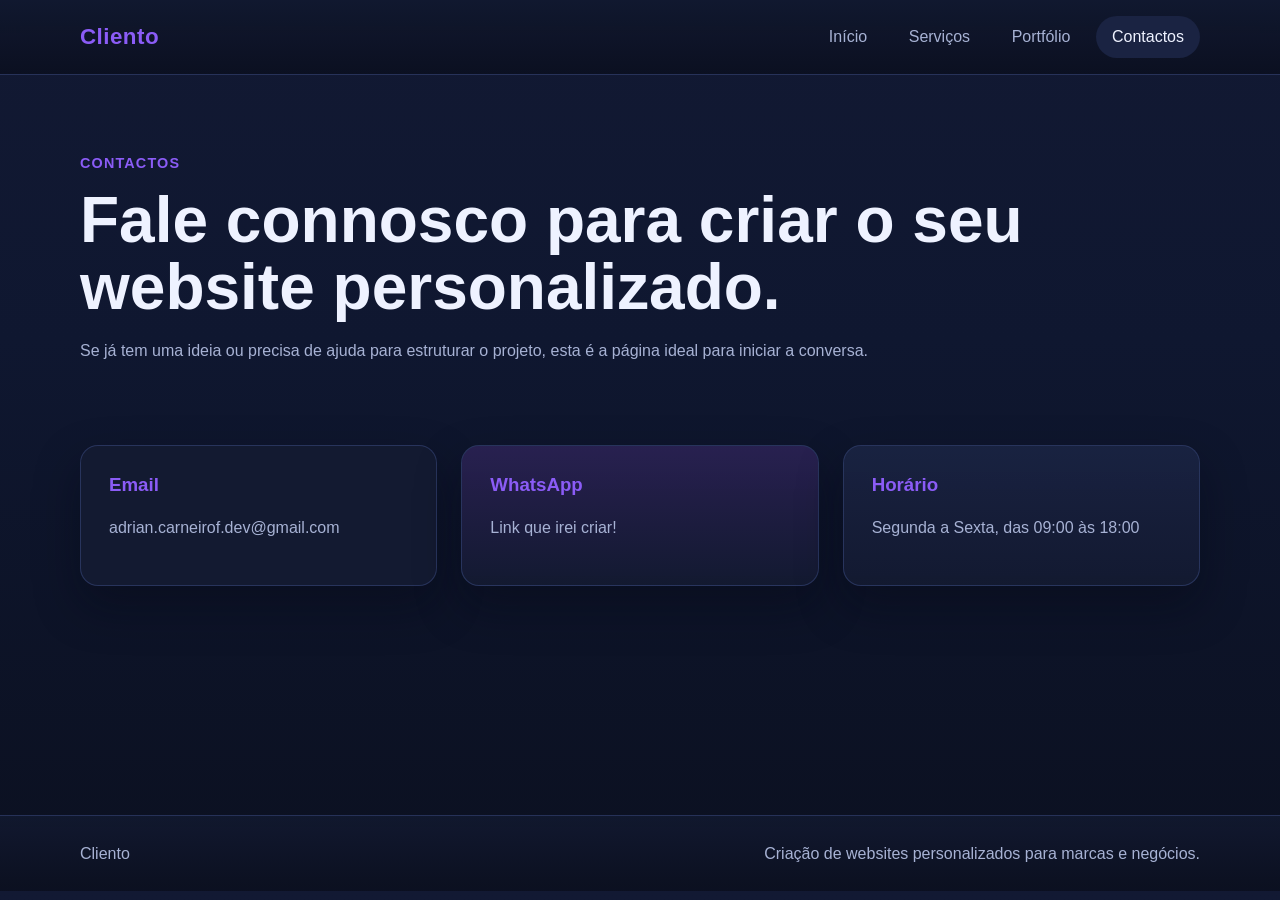
==== pages/contactos.html @ 2cff2861 "Page para angariar clientes" ====
<!DOCTYPE html>
<html lang="pt">
<head>
    <meta charset="UTF-8">
    <meta name="viewport" content="width=device-width, initial-scale=1.0">
    <title>Contactos</title>
    <link rel="stylesheet" href="../css/styles.css">
</head>
<body>
    <!-- Header -->
    <header class="site-header">
        <div class="container nav-wrap">
            <!-- Brand -->
            <a class="brand" href="../index.html">Cliento</a>
            <!-- Main Navigation -->
            <nav class="site-nav" aria-label="Menu principal">
                <a href="../index.html">Início</a>
                <a href="servicos.html">Serviços</a>
                <a href="portfolio.html">Portfólio</a>
                <a class="is-active" href="contactos.html">Contactos</a>
            </nav>
        </div>
    </header>

    <!-- Main Content -->
    <main class="page-main">
        <!-- Page Intro Section -->
        <section class="page-hero">
            <div class="container">
                <p class="eyebrow">Contactos</p>
                <h1>Fale connosco para criar o seu website personalizado.</h1>
                <p class="page-intro">
                    Se já tem uma ideia ou precisa de ajuda para estruturar o projeto,
                    esta é a página ideal para iniciar a conversa.
                </p>
            </div>
        </section>

        <!-- Contact Information Section -->
        <section class="section">
            <div class="container contact-layout">
                <article class="info-card">
                    <h3>Email</h3>
                    <p>adrian.carneirof.dev@gmail.com</p>
                </article>
                <article class="info-card">
                    <h3>WhatsApp</h3>
                    <p>Link que irei criar!</p>
                </article>
                <article class="info-card">
                    <h3>Horário</h3>
                    <p>Segunda a Sexta, das 09:00 às 18:00</p>
                </article>
            </div>
        </section>
    </main>

    <!-- Footer -->
    <footer class="site-footer">
        <div class="container footer-content">
            <p>Cliento</p>
            <p>Criação de websites personalizados para marcas e negócios.</p>
        </div>
    </footer>
</body>
</html>
---- css/styles.css ----
/* Variáveis globais de cor, espaçamento e sombras */
:root {
    --bg: #0b1020;
    --surface: #131a31;
    --surface-soft: #1a2342;
    --surface-alt: #1d1f4d;
    --text: #eef2ff;
    --muted: #a7b2d4;
    --line: #2a365f;
    --primary: #4f7cff;
    --primary-dark: #3b63d6;
    --accent: #8b5cf6;
    --accent-soft: #2a2152;
    --shadow: 0 20px 45px rgba(4, 8, 20, 0.4);
    --radius: 18px;
    --container: 1120px;
}

/* Reset base */
* {
    box-sizing: border-box;
}

/* Estrutura geral da página */
body {
    margin: 0;
    font-family: "Segoe UI", Tahoma, Geneva, Verdana, sans-serif;
    color: var(--text);
    background: linear-gradient(180deg, #121933 0%, #0f1730 38%, var(--bg) 100%);
}

/* Elementos base */
a {
    color: inherit;
    text-decoration: none;
}

p,
h1,
h2,
h3 {
    margin-top: 0;
}

/* Container central reutilizável */
.container {
    width: min(calc(100% - 2rem), var(--container));
    margin: 0 auto;
}

/* Cabeçalho e navegação principal */
.site-header {
    position: sticky;
    top: 0;
    z-index: 10;
    background: linear-gradient(180deg, rgba(17, 24, 47, 0.96) 0%, rgba(11, 16, 32, 0.92) 100%);
    backdrop-filter: blur(10px);
    border-bottom: 1px solid rgba(42, 54, 95, 0.9);
}

.nav-wrap {
    display: flex;
    align-items: center;
    justify-content: space-between;
    gap: 1rem;
    padding: 1rem 0;
}

.brand {
    font-size: 1.4rem;
    font-weight: 700;
    letter-spacing: 0.02em;
    color: var(--accent);
}

.site-nav {
    display: flex;
    flex-wrap: wrap;
    gap: 0.6rem;
}

.site-nav a {
    padding: 0.75rem 1rem;
    border-radius: 999px;
    color: var(--muted);
    transition: background-color 0.2s ease, color 0.2s ease;
}

.site-nav a:hover,
.site-nav a.is-active {
    background: var(--surface-soft);
    color: var(--text);
}

/* Secções hero e topo das páginas internas */
.hero,
.page-hero {
    padding: 5rem 0 2rem;
}

.hero {
    position: relative;
    background: linear-gradient(135deg, rgba(139, 92, 246, 0.18) 0%, rgba(79, 124, 255, 0.14) 45%, rgba(19, 26, 49, 0) 72%);
}

.hero::after {
    content: "";
    position: absolute;
    inset: auto 0 0 auto;
    width: 280px;
    height: 280px;
    border-radius: 50%;
    background: linear-gradient(135deg, rgba(139, 92, 246, 0.2), rgba(79, 124, 255, 0.1));
    pointer-events: none;
}

.hero-grid {
    display: grid;
    grid-template-columns: 1.35fr 0.9fr;
    gap: 2rem;
    align-items: center;
}

/* Tipografia de destaque */
.eyebrow {
    margin-bottom: 1rem;
    font-size: 0.9rem;
    font-weight: 700;
    text-transform: uppercase;
    letter-spacing: 0.08em;
    color: var(--accent);
}

h1 {
    font-size: clamp(2.2rem, 5vw, 4.2rem);
    line-height: 1.05;
    margin-bottom: 1rem;
}

h2 {
    font-size: clamp(1.7rem, 3vw, 2.4rem);
    margin-bottom: 1rem;
}

/* Texto auxiliar e descrições */
.hero-text,
.page-intro,
.info-card p,
.footer-content p {
    color: var(--muted);
    line-height: 1.7;
}

/* Botões e ações principais */
.hero-actions {
    display: flex;
    flex-wrap: wrap;
    gap: 1rem;
    margin-top: 2rem;
}

.button {
    display: inline-flex;
    align-items: center;
    justify-content: center;
    min-height: 48px;
    padding: 0.85rem 1.4rem;
    border-radius: 999px;
    font-weight: 600;
}

.button.primary {
    background: linear-gradient(135deg, var(--accent) 0%, var(--primary) 100%);
    color: #ffffff;
    box-shadow: 0 12px 30px rgba(79, 124, 255, 0.28);
}

.button.primary:hover {
    background: var(--primary-dark);
}

.button.secondary {
    background: linear-gradient(135deg, rgba(19, 26, 49, 1) 0%, rgba(42, 33, 82, 0.95) 100%);
    border: 1px solid var(--line);
    color: #d8d3ff;
}

/* Cards e blocos de conteúdo */
.hero-card,
.info-card {
    background: var(--surface);
    border: 1px solid rgba(42, 54, 95, 0.95);
    border-radius: var(--radius);
    padding: 1.75rem;
    box-shadow: var(--shadow);
}

.hero-card {
    background: linear-gradient(180deg, rgba(29, 31, 77, 0.98) 0%, rgba(19, 26, 49, 0.98) 100%);
}

.info-card:nth-child(2) {
    background: linear-gradient(180deg, rgba(42, 33, 82, 0.95) 0%, rgba(19, 26, 49, 0.98) 100%);
}

.info-card:nth-child(3) {
    background: linear-gradient(180deg, rgba(26, 35, 66, 0.95) 0%, rgba(19, 26, 49, 0.98) 100%);
}

.info-card h3,
.hero-card h2 {
    color: var(--accent);
}

/* Listas de funcionalidades */
.feature-list {
    margin: 0;
    padding-left: 1.2rem;
    color: var(--muted);
    line-height: 1.8;
}

/* Secções de conteúdo */
.section {
    padding: 2rem 0 5rem;
}

.section-heading {
    max-width: 700px;
    margin-bottom: 2rem;
}

.card-grid,
.contact-layout {
    display: grid;
    grid-template-columns: repeat(3, minmax(0, 1fr));
    gap: 1.5rem;
}

.page-main {
    min-height: calc(100vh - 160px);
}

/* Rodapé */
.site-footer {
    border-top: 1px solid rgba(42, 54, 95, 0.9);
    background: linear-gradient(180deg, rgba(17, 24, 47, 0.96) 0%, rgba(11, 16, 32, 0.92) 100%);
}

.footer-content {
    display: flex;
    justify-content: space-between;
    gap: 1rem;
    padding: 1.5rem 0;
}

.footer-content p {
    margin-bottom: 0;
}

/* Responsividade */
@media (max-width: 860px) {
    .nav-wrap,
    .footer-content {
        flex-direction: column;
        align-items: flex-start;
    }

    .hero,
    .page-hero {
        padding-top: 3rem;
    }

    .hero-grid,
    .card-grid,
    .contact-layout {
        grid-template-columns: 1fr;
    }

    .site-nav {
        width: 100%;
    }
}
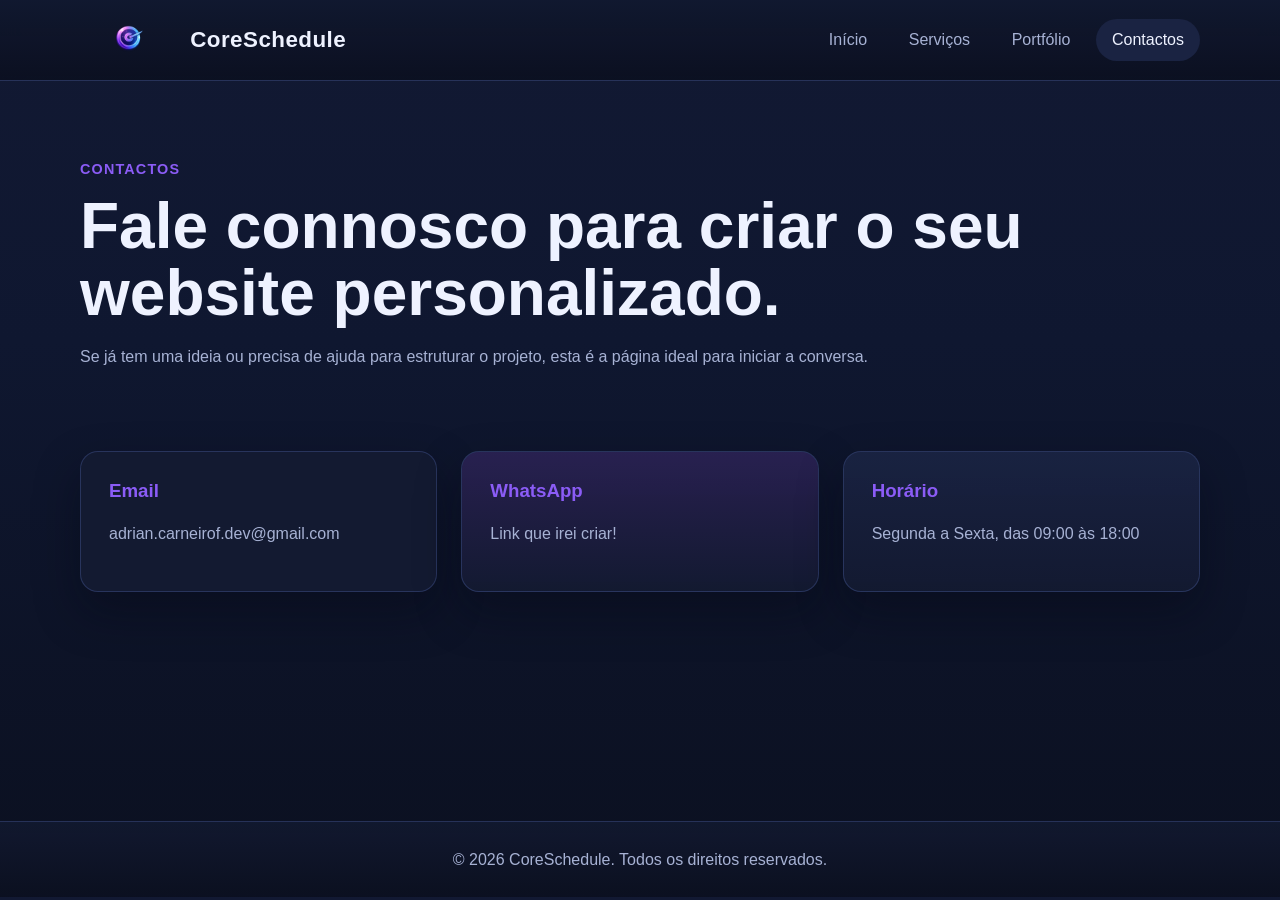
==== commit f2be570e: "inseri um LogoTipo e um ico e add um copyright" ====
--- a/pages/contactos.html
+++ b/pages/contactos.html
@@ -5,13 +5,18 @@
     <meta name="viewport" content="width=device-width, initial-scale=1.0">
     <title>Contactos</title>
     <link rel="stylesheet" href="../css/styles.css">
+    <link rel="icon" type="image/png" href="../css/galeria/logoCoreSchedule.png">
 </head>
 <body>
     <!-- Header -->
     <header class="site-header">
         <div class="container nav-wrap">
-            <!-- Brand -->
-            <a class="brand" href="../index.html">Cliento</a>
+            <!-- Brand / Logo -->
+            <a class="brand" href="../index.html" aria-label="CoreSchedule - voltar ao início">
+                <img class="brand-mark" src="../css/galeria/logoCoreSchedule.png" alt="Logo da CoreSchedule">
+                <span class="brand-text">CoreSchedule</span>
+            </a>
+
             <!-- Main Navigation -->
             <nav class="site-nav" aria-label="Menu principal">
                 <a href="../index.html">Início</a>
@@ -58,8 +63,7 @@
     <!-- Footer -->
     <footer class="site-footer">
         <div class="container footer-content">
-            <p>Cliento</p>
-            <p>Criação de websites personalizados para marcas e negócios.</p>
+            <p>&copy; 2026 CoreSchedule. Todos os direitos reservados.</p>
         </div>
     </footer>
 </body>
--- a/css/styles.css
+++ b/css/styles.css
@@ -67,10 +67,25 @@
 }
 
 .brand {
+    display: inline-flex;
+    align-items: center;
+    gap: 0.85rem;
     font-size: 1.4rem;
     font-weight: 700;
     letter-spacing: 0.02em;
-    color: var(--accent);
+}
+
+.brand-mark {
+    width: 40%;
+    height: 48px;
+    display: block;
+    flex-shrink: 0;
+    object-fit: contain;
+}
+
+.brand-text {
+    color: var(--text);
+    line-height: 1;
 }
 
 .site-nav {
@@ -249,7 +264,7 @@
 
 .footer-content {
     display: flex;
-    justify-content: space-between;
+    justify-content: center;
     gap: 1rem;
     padding: 1.5rem 0;
 }
@@ -280,4 +295,9 @@
     .site-nav {
         width: 100%;
     }
-}
+
+    .brand-mark {
+        width: 42px;
+        height: 42px;
+    }
+}
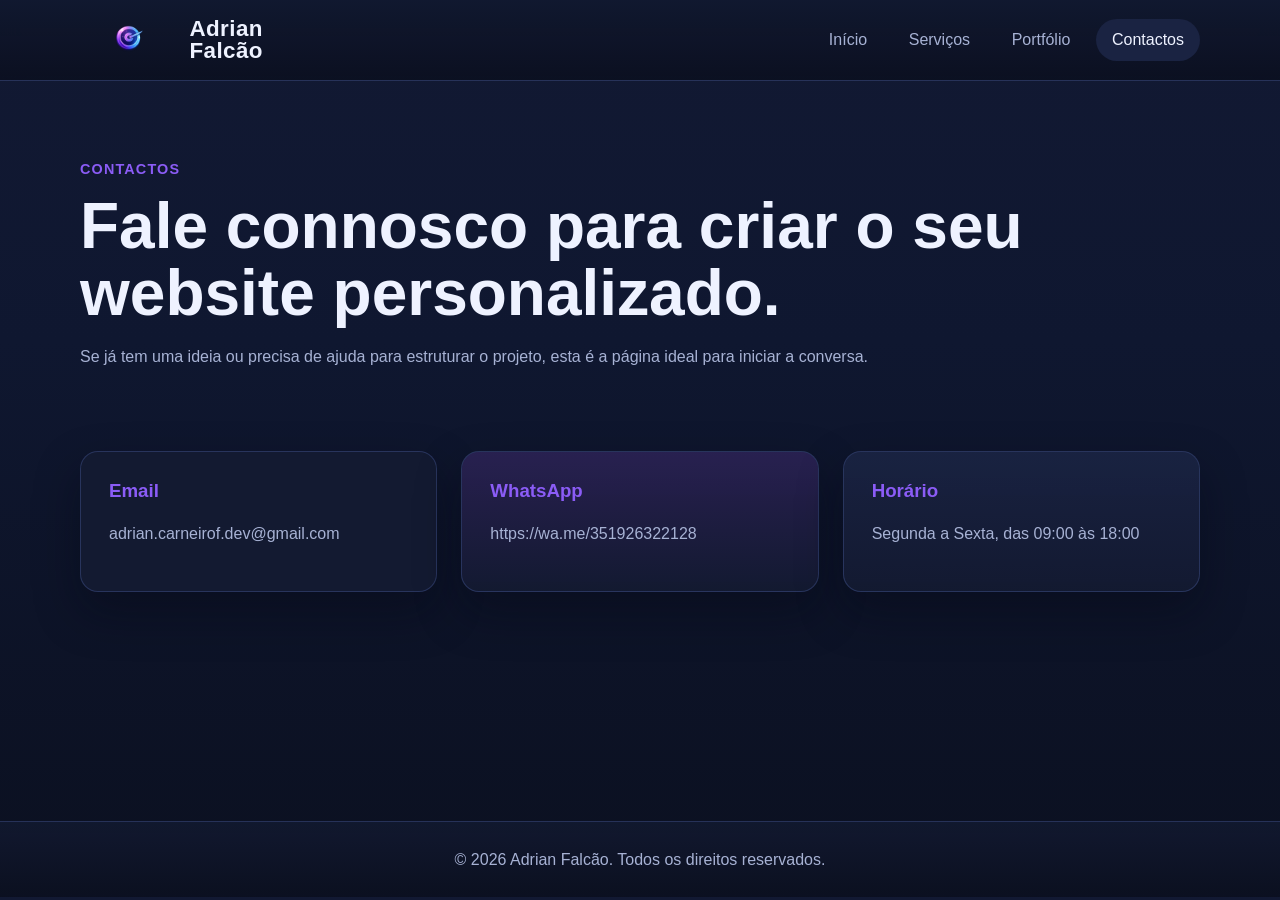
==== commit 072e8adb: "ajuste do display do link do wpp" ====
--- a/pages/contactos.html
+++ b/pages/contactos.html
@@ -12,9 +12,9 @@
     <header class="site-header">
         <div class="container nav-wrap">
             <!-- Brand / Logo -->
-            <a class="brand" href="../index.html" aria-label="CoreSchedule - voltar ao início">
-                <img class="brand-mark" src="../css/galeria/logoCoreSchedule.png" alt="Logo da CoreSchedule">
-                <span class="brand-text">CoreSchedule</span>
+            <a class="brand" href="../index.html" aria-label="Adrian Falcão - voltar ao início">
+                <img class="brand-mark" src="../css/galeria/logoCoreSchedule.png" alt="Logo da Adrian Falcão">
+                <span class="brand-text">Adrian Falcão</span>
             </a>
 
             <!-- Main Navigation -->
@@ -50,7 +50,7 @@
                 </article>
                 <article class="info-card">
                     <h3>WhatsApp</h3>
-                    <p>Link que irei criar!</p>
+                    <p><a href="https://wa.me/351926322128" target="_blank" rel="noopener noreferrer">https://wa.me/351926322128</a></p>
                 </article>
                 <article class="info-card">
                     <h3>Horário</h3>
@@ -63,7 +63,7 @@
     <!-- Footer -->
     <footer class="site-footer">
         <div class="container footer-content">
-            <p>&copy; 2026 CoreSchedule. Todos os direitos reservados.</p>
+            <p>&copy; 2026 Adrian Falcão. Todos os direitos reservados.</p>
         </div>
     </footer>
 </body>
